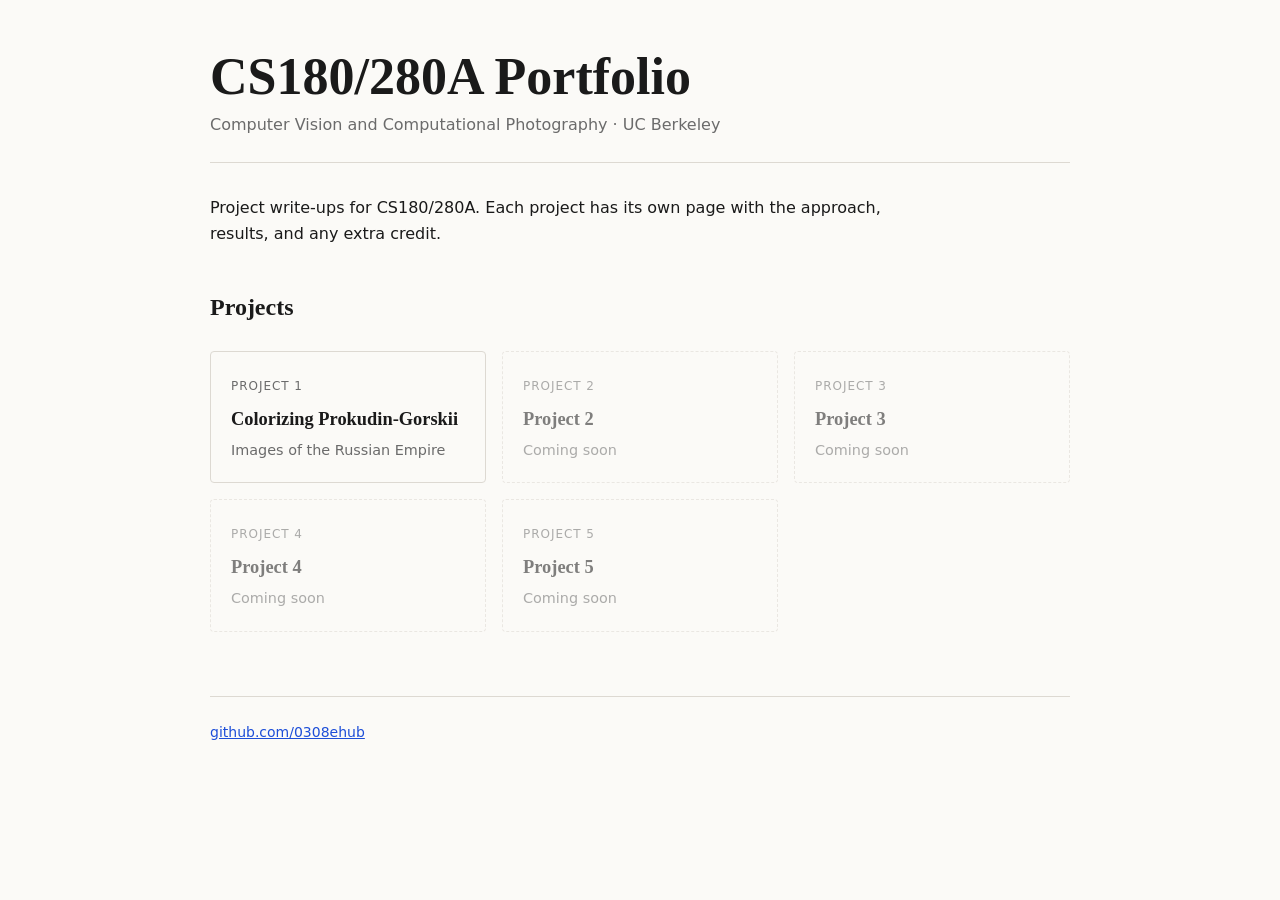
==== index.html @ 778a9cd8 "feat: add CS180/280A portfolio site Landing page with project grid, shared stylesheet, and a Project" ====
<!DOCTYPE html>
<html lang="en">
<head>
  <meta charset="utf-8">
  <meta name="viewport" content="width=device-width, initial-scale=1">
  <title>CS180 Portfolio — 0308ehub</title>
  <link rel="stylesheet" href="style.css">
</head>
<body>
  <header>
    <h1>CS180/280A Portfolio</h1>
    <p class="sub">Computer Vision and Computational Photography · UC Berkeley</p>
  </header>

  <main>
    <p>Project write-ups for CS180/280A. Each project has its own page with the approach, results, and any extra credit.</p>

    <h2>Projects</h2>
    <div class="grid">
      <a class="card" href="./1/index.html">
        <span class="num">Project 1</span>
        <h3>Colorizing Prokudin-Gorskii</h3>
        <p>Images of the Russian Empire</p>
      </a>

      <div class="card soon">
        <span class="num">Project 2</span>
        <h3>Project 2</h3>
        <p>Coming soon</p>
      </div>

      <div class="card soon">
        <span class="num">Project 3</span>
        <h3>Project 3</h3>
        <p>Coming soon</p>
      </div>

      <div class="card soon">
        <span class="num">Project 4</span>
        <h3>Project 4</h3>
        <p>Coming soon</p>
      </div>

      <div class="card soon">
        <span class="num">Project 5</span>
        <h3>Project 5</h3>
        <p>Coming soon</p>
      </div>
    </div>
  </main>

  <footer>
    <a href="https://github.com/0308ehub">github.com/0308ehub</a>
  </footer>
</body>
</html>
---- style.css ----
:root {
  --paper: #fbfaf7;
  --ink: #1a1a1a;
  --muted: #6b6b6b;
  --line: #ddd9d2;
  --accent: #1d4ed8;
  --serif: Georgia, "Iowan Old Style", "Times New Roman", serif;
  --sans: -apple-system, "Helvetica Neue", system-ui, sans-serif;
  --wrap: 900px;
}

* { box-sizing: border-box; }

body {
  margin: 0 auto;
  padding: 3rem 1.25rem 4rem;
  max-width: var(--wrap);
  background: var(--paper);
  color: var(--ink);
  font-family: var(--sans);
  font-size: 1rem;
  line-height: 1.65;
}

h1 {
  font-family: var(--serif);
  font-size: clamp(2rem, 1.2rem + 3.5vw, 3.25rem);
  line-height: 1.1;
  margin: 0 0 .4rem;
}

h2 {
  font-family: var(--serif);
  font-size: 1.5rem;
  margin: 2.5rem 0 .5rem;
}

p { max-width: 68ch; }

.sub { color: var(--muted); margin: 0; }

header {
  border-bottom: 1px solid var(--line);
  padding-bottom: 1.5rem;
  margin-bottom: 2rem;
}

a { color: var(--accent); }
a:focus-visible { outline: 2px solid var(--accent); outline-offset: 3px; }

.back {
  display: inline-block;
  margin-bottom: 1.5rem;
  text-decoration: none;
}
.back:hover { text-decoration: underline; }

.grid {
  display: grid;
  grid-template-columns: repeat(auto-fill, minmax(240px, 1fr));
  gap: 1rem;
  margin-top: 1.5rem;
}

.card {
  display: block;
  padding: 1.25rem;
  border: 1px solid var(--line);
  border-radius: 4px;
  text-decoration: none;
  color: inherit;
  transition: border-color .2s ease, transform .2s ease;
}

a.card:hover {
  border-color: var(--accent);
  transform: translateY(-2px);
}

.card .num {
  font-size: .75rem;
  letter-spacing: .08em;
  text-transform: uppercase;
  color: var(--muted);
}

.card h3 {
  font-family: var(--serif);
  margin: .3rem 0;
  font-size: 1.15rem;
}

.card p { font-size: .9rem; color: var(--muted); margin: 0; }

.card.soon {
  opacity: .55;
  border-style: dashed;
}

figure { margin: 1.5rem 0; }
img { max-width: 100%; height: auto; display: block; }
figcaption { font-size: .875rem; color: var(--muted); margin-top: .5rem; }

footer {
  margin-top: 4rem;
  padding-top: 1.5rem;
  border-top: 1px solid var(--line);
  font-size: .875rem;
  color: var(--muted);
}

@media (prefers-reduced-motion: reduce) {
  * { transition: none !important; }
}

@media (prefers-color-scheme: dark) {
  :root {
    --paper: #16161a;
    --ink: #eceae6;
    --muted: #9a9a9a;
    --line: #34343a;
    --accent: #7aa2f7;
  }
}
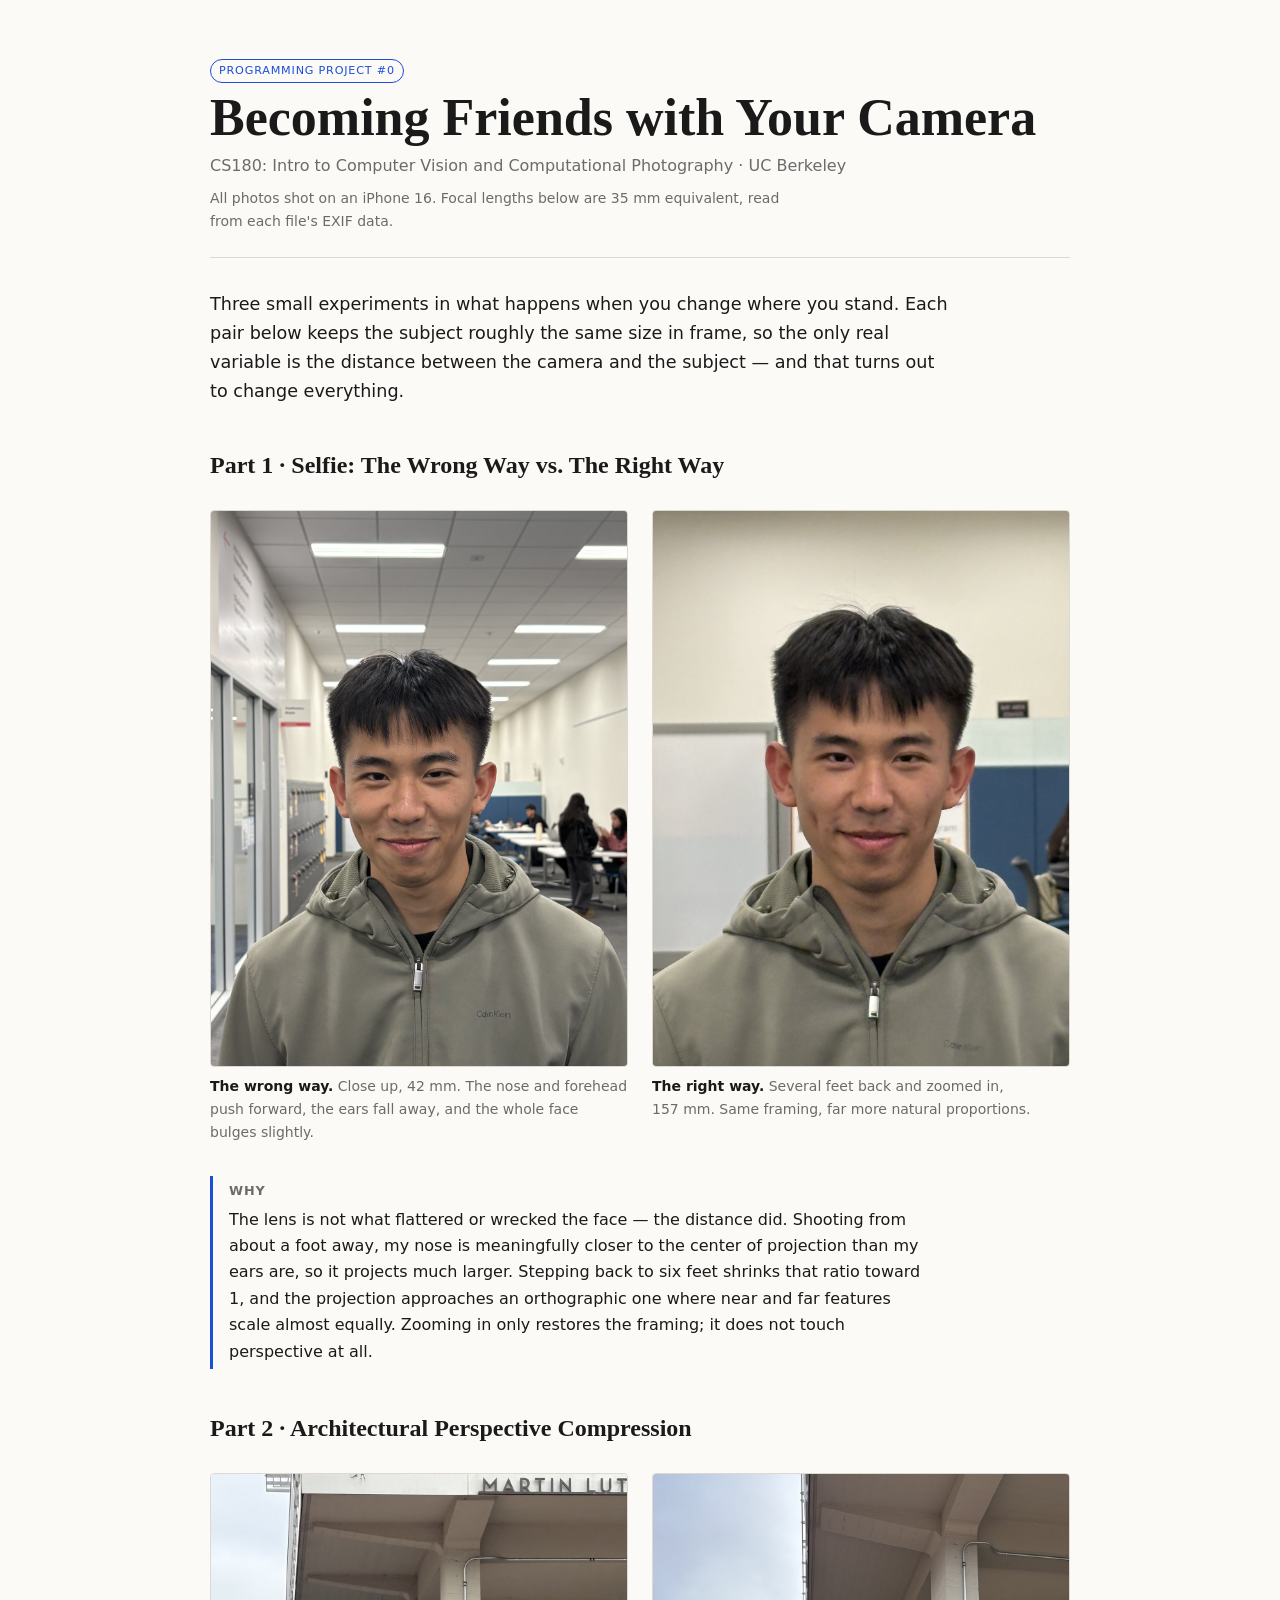
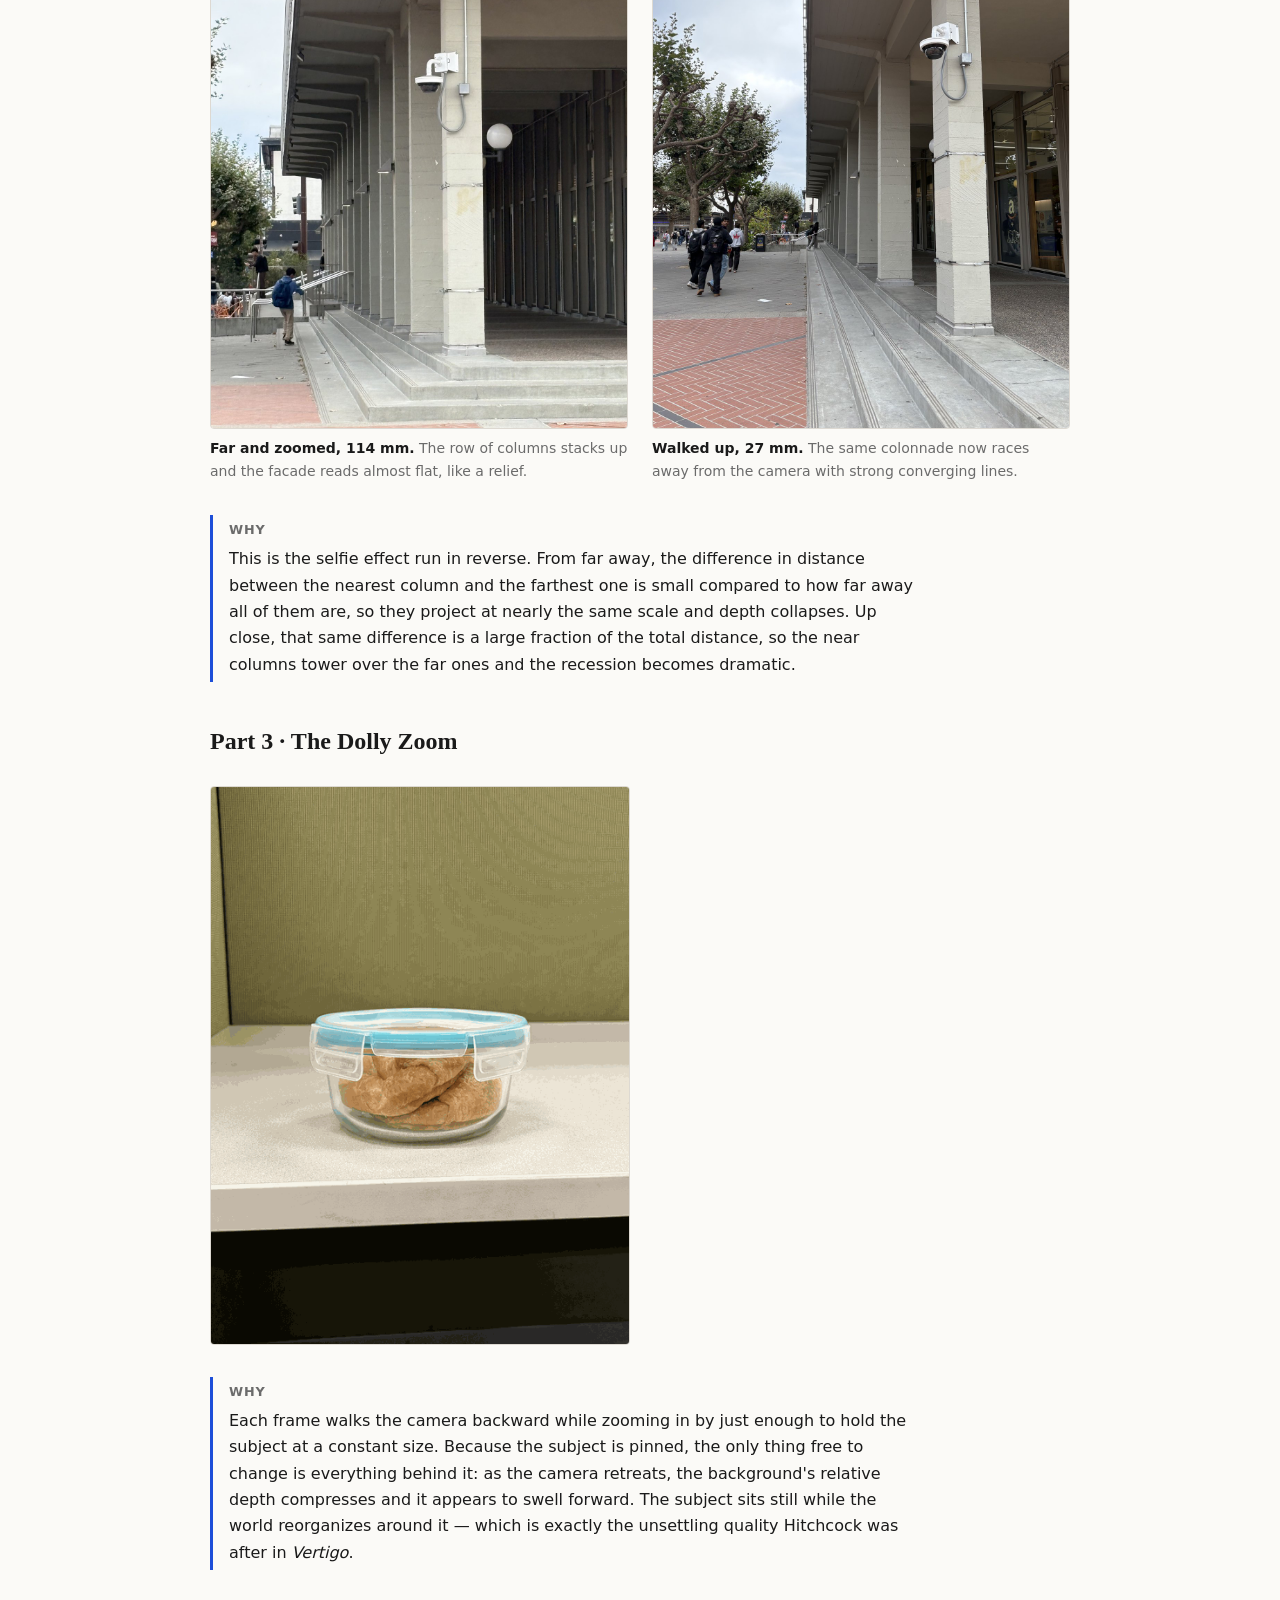
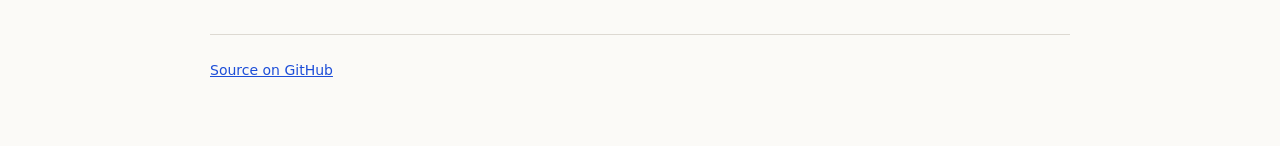
==== commit 5437f844: "feat: replace landing page with Project 0 write-up Adds the proj0 deliverable: selfie perspective pa" ====
--- a/index.html
+++ b/index.html
@@ -3,54 +3,65 @@
 <head>
   <meta charset="utf-8">
   <meta name="viewport" content="width=device-width, initial-scale=1">
-  <title>CS180 Portfolio — 0308ehub</title>
+  <title>Project 0: Becoming Friends with Your Camera — CS180</title>
+  <meta name="description" content="CS180 Project 0 — perspective, focal length, and the center of projection.">
   <link rel="stylesheet" href="style.css">
 </head>
 <body>
   <header>
-    <h1>CS180/280A Portfolio</h1>
-    <p class="sub">Computer Vision and Computational Photography · UC Berkeley</p>
+    <p class="tag">Programming Project #0</p>
+    <h1>Becoming Friends with Your Camera</h1>
+    <p class="sub">CS180: Intro to Computer Vision and Computational Photography · UC Berkeley</p>
+    <p class="meta">All photos shot on an iPhone 16. Focal lengths below are 35&nbsp;mm equivalent, read from each file's EXIF data.</p>
   </header>
 
   <main>
-    <p>Project write-ups for CS180/280A. Each project has its own page with the approach, results, and any extra credit.</p>
+    <p class="lede">Three small experiments in what happens when you change where you stand. Each pair below keeps the subject roughly the same size in frame, so the only real variable is the distance between the camera and the subject — and that turns out to change everything.</p>
 
-    <h2>Projects</h2>
-    <div class="grid">
-      <a class="card" href="./1/index.html">
-        <span class="num">Project 1</span>
-        <h3>Colorizing Prokudin-Gorskii</h3>
-        <p>Images of the Russian Empire</p>
-      </a>
+    <h2>Part 1 · Selfie: The Wrong Way vs. The Right Way</h2>
+    <div class="pair">
+      <figure>
+        <img src="./media/selfie-close.jpg" alt="Portrait taken from close range at 42mm equivalent, showing wide-angle facial distortion" width="1200" height="1600" loading="eager">
+        <figcaption><b>The wrong way.</b> Close up, 42&nbsp;mm. The nose and forehead push forward, the ears fall away, and the whole face bulges slightly.</figcaption>
+      </figure>
+      <figure>
+        <img src="./media/selfie-far.jpg" alt="Portrait taken from several feet back at 157mm equivalent, with natural facial proportions" width="1200" height="1600" loading="lazy">
+        <figcaption><b>The right way.</b> Several feet back and zoomed in, 157&nbsp;mm. Same framing, far more natural proportions.</figcaption>
+      </figure>
+    </div>
+    <div class="why">
+      <h3>Why</h3>
+      <p>The lens is not what flattered or wrecked the face — the distance did. Shooting from about a foot away, my nose is meaningfully closer to the center of projection than my ears are, so it projects much larger. Stepping back to six feet shrinks that ratio toward 1, and the projection approaches an orthographic one where near and far features scale almost equally. Zooming in only restores the framing; it does not touch perspective at all.</p>
+    </div>
 
-      <div class="card soon">
-        <span class="num">Project 2</span>
-        <h3>Project 2</h3>
-        <p>Coming soon</p>
-      </div>
+    <h2>Part 2 · Architectural Perspective Compression</h2>
+    <div class="pair">
+      <figure>
+        <img src="./media/building-zoom.jpg" alt="Colonnade photographed from far away at 114mm equivalent, appearing flattened" width="1200" height="1600" loading="lazy">
+        <figcaption><b>Far and zoomed, 114&nbsp;mm.</b> The row of columns stacks up and the facade reads almost flat, like a relief.</figcaption>
+      </figure>
+      <figure>
+        <img src="./media/building-near.jpg" alt="Same colonnade photographed up close at 27mm equivalent, with strong depth and converging lines" width="1200" height="1600" loading="lazy">
+        <figcaption><b>Walked up, 27&nbsp;mm.</b> The same colonnade now races away from the camera with strong converging lines.</figcaption>
+      </figure>
+    </div>
+    <div class="why">
+      <h3>Why</h3>
+      <p>This is the selfie effect run in reverse. From far away, the difference in distance between the nearest column and the farthest one is small compared to how far away all of them are, so they project at nearly the same scale and depth collapses. Up close, that same difference is a large fraction of the total distance, so the near columns tower over the far ones and the recession becomes dramatic.</p>
+    </div>
 
-      <div class="card soon">
-        <span class="num">Project 3</span>
-        <h3>Project 3</h3>
-        <p>Coming soon</p>
-      </div>
-
-      <div class="card soon">
-        <span class="num">Project 4</span>
-        <h3>Project 4</h3>
-        <p>Coming soon</p>
-      </div>
-
-      <div class="card soon">
-        <span class="num">Project 5</span>
-        <h3>Project 5</h3>
-        <p>Coming soon</p>
-      </div>
+    <h2>Part 3 · The Dolly Zoom</h2>
+    <div class="gif-wrap">
+      <img src="./media/dolly-zoom.gif" alt="Animated dolly zoom: the subject stays the same size while the background expands behind it" width="480" height="640" loading="lazy">
+    </div>
+    <div class="why">
+      <h3>Why</h3>
+      <p>Each frame walks the camera backward while zooming in by just enough to hold the subject at a constant size. Because the subject is pinned, the only thing free to change is everything behind it: as the camera retreats, the background's relative depth compresses and it appears to swell forward. The subject sits still while the world reorganizes around it — which is exactly the unsettling quality Hitchcock was after in <i>Vertigo</i>.</p>
     </div>
   </main>
 
   <footer>
-    <a href="https://github.com/0308ehub">github.com/0308ehub</a>
+    <a href="https://github.com/0308ehub/0308ehub.github.io">Source on GitHub</a>
   </footer>
 </body>
 </html>
--- a/style.css
+++ b/style.css
@@ -122,3 +122,61 @@
     --accent: #7aa2f7;
   }
 }
+
+/* --- project 0 additions --- */
+.meta {
+  font-size: .875rem;
+  color: var(--muted);
+  margin: .5rem 0 0;
+}
+
+.lede {
+  font-size: 1.1rem;
+  max-width: 66ch;
+}
+
+.pair {
+  display: grid;
+  grid-template-columns: repeat(auto-fit, minmax(280px, 1fr));
+  gap: 1.5rem;
+  margin: 1.5rem 0 2rem;
+}
+
+.pair figure { margin: 0; }
+
+.pair img {
+  border: 1px solid var(--line);
+  border-radius: 4px;
+}
+
+figcaption b { color: var(--ink); }
+
+.tag {
+  display: inline-block;
+  font-size: .7rem;
+  letter-spacing: .07em;
+  text-transform: uppercase;
+  color: var(--accent);
+  border: 1px solid currentColor;
+  border-radius: 999px;
+  padding: .1rem .5rem;
+  margin-bottom: .4rem;
+}
+
+.gif-wrap { max-width: 420px; margin: 1.5rem 0 2rem; }
+.gif-wrap img { border: 1px solid var(--line); border-radius: 4px; }
+
+.why {
+  border-left: 3px solid var(--accent);
+  padding: .25rem 0 .25rem 1rem;
+  margin: 1.25rem 0;
+}
+.why h3 {
+  font-family: var(--sans);
+  font-size: .8rem;
+  letter-spacing: .07em;
+  text-transform: uppercase;
+  color: var(--muted);
+  margin: 0 0 .35rem;
+}
+.why p { margin: 0; }
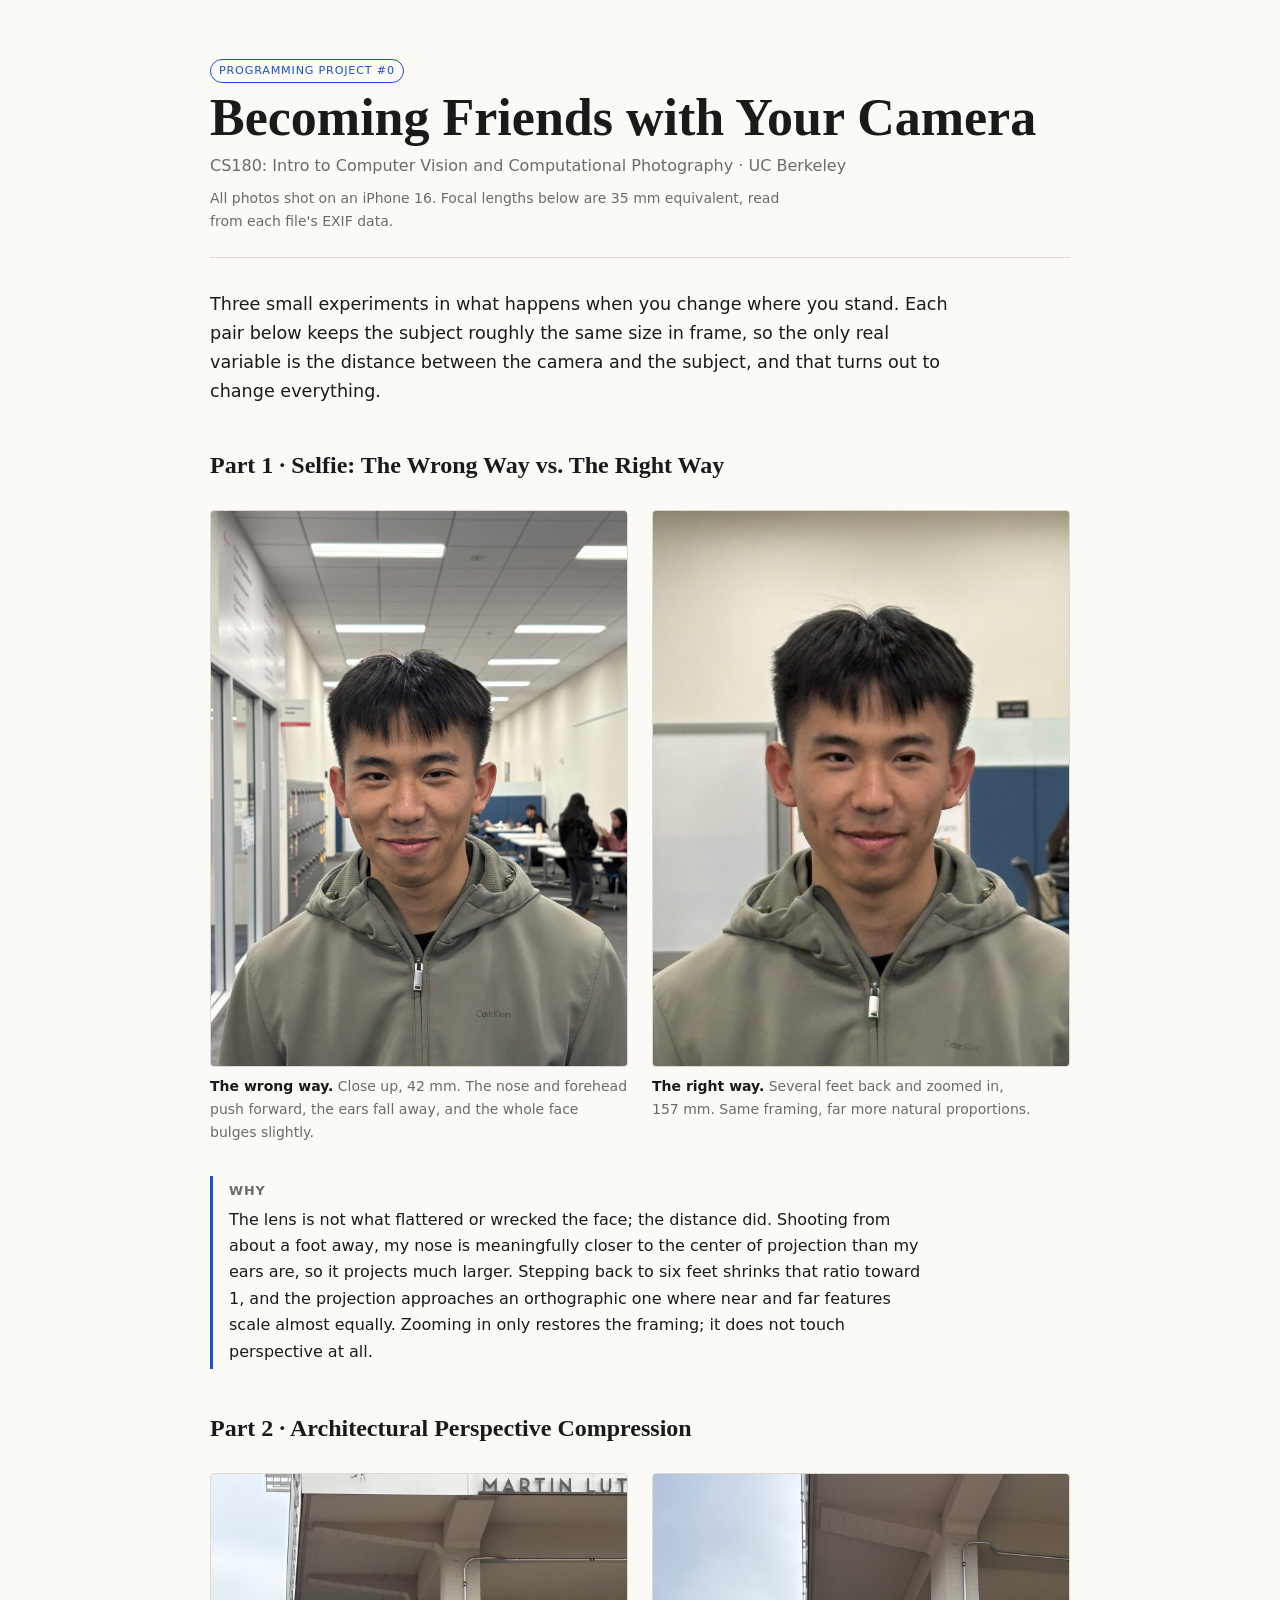
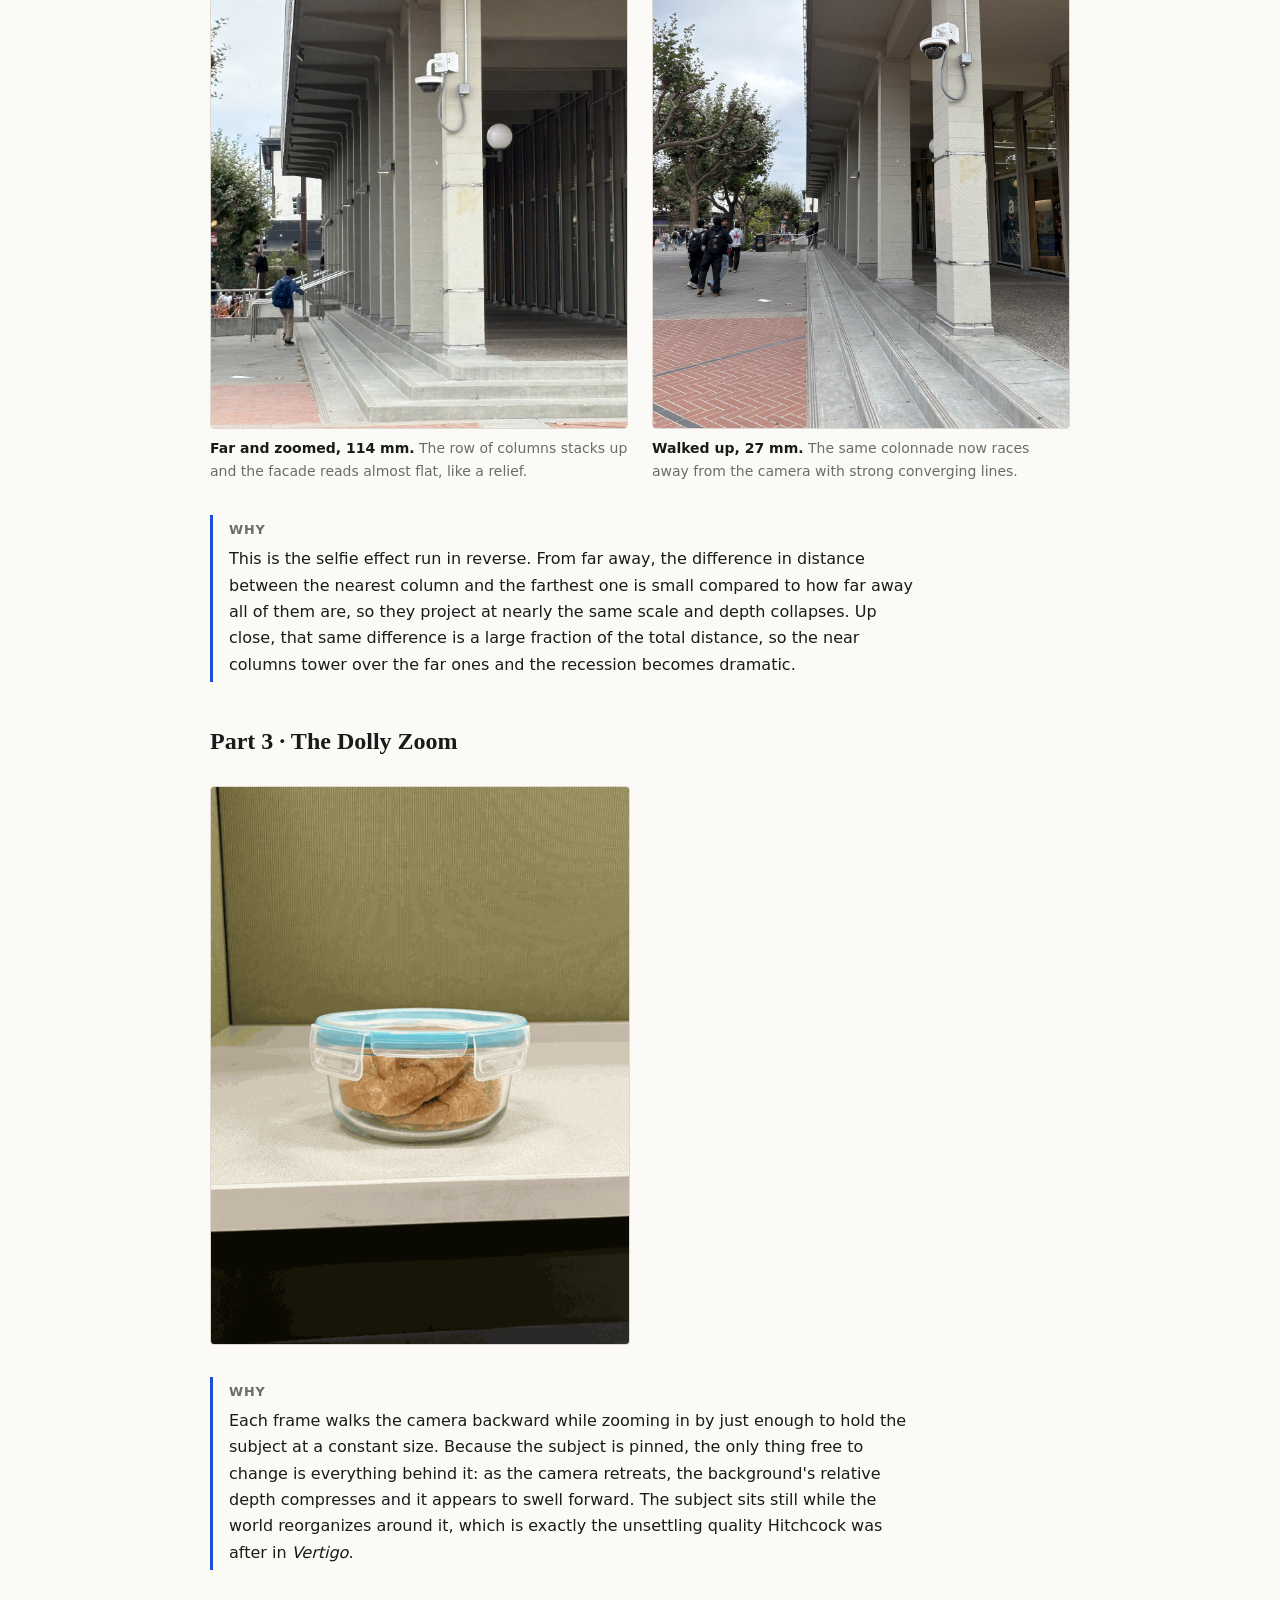
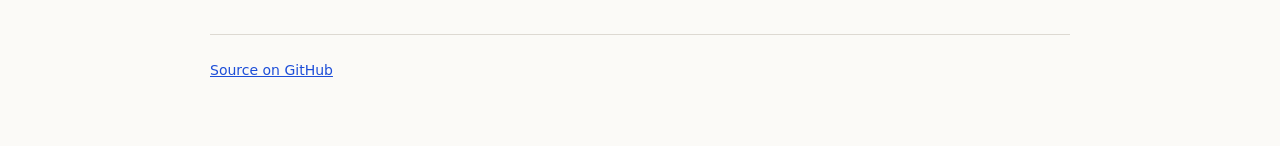
==== commit 7bc5b0a7: "style: remove em dashes from project 0 copy" ====
--- a/index.html
+++ b/index.html
@@ -3,8 +3,8 @@
 <head>
   <meta charset="utf-8">
   <meta name="viewport" content="width=device-width, initial-scale=1">
-  <title>Project 0: Becoming Friends with Your Camera — CS180</title>
-  <meta name="description" content="CS180 Project 0 — perspective, focal length, and the center of projection.">
+  <title>Project 0: Becoming Friends with Your Camera · CS180</title>
+  <meta name="description" content="CS180 Project 0: perspective, focal length, and the center of projection.">
   <link rel="stylesheet" href="style.css">
 </head>
 <body>
@@ -16,7 +16,7 @@
   </header>
 
   <main>
-    <p class="lede">Three small experiments in what happens when you change where you stand. Each pair below keeps the subject roughly the same size in frame, so the only real variable is the distance between the camera and the subject — and that turns out to change everything.</p>
+    <p class="lede">Three small experiments in what happens when you change where you stand. Each pair below keeps the subject roughly the same size in frame, so the only real variable is the distance between the camera and the subject, and that turns out to change everything.</p>
 
     <h2>Part 1 · Selfie: The Wrong Way vs. The Right Way</h2>
     <div class="pair">
@@ -31,7 +31,7 @@
     </div>
     <div class="why">
       <h3>Why</h3>
-      <p>The lens is not what flattered or wrecked the face — the distance did. Shooting from about a foot away, my nose is meaningfully closer to the center of projection than my ears are, so it projects much larger. Stepping back to six feet shrinks that ratio toward 1, and the projection approaches an orthographic one where near and far features scale almost equally. Zooming in only restores the framing; it does not touch perspective at all.</p>
+      <p>The lens is not what flattered or wrecked the face; the distance did. Shooting from about a foot away, my nose is meaningfully closer to the center of projection than my ears are, so it projects much larger. Stepping back to six feet shrinks that ratio toward 1, and the projection approaches an orthographic one where near and far features scale almost equally. Zooming in only restores the framing; it does not touch perspective at all.</p>
     </div>
 
     <h2>Part 2 · Architectural Perspective Compression</h2>
@@ -56,7 +56,7 @@
     </div>
     <div class="why">
       <h3>Why</h3>
-      <p>Each frame walks the camera backward while zooming in by just enough to hold the subject at a constant size. Because the subject is pinned, the only thing free to change is everything behind it: as the camera retreats, the background's relative depth compresses and it appears to swell forward. The subject sits still while the world reorganizes around it — which is exactly the unsettling quality Hitchcock was after in <i>Vertigo</i>.</p>
+      <p>Each frame walks the camera backward while zooming in by just enough to hold the subject at a constant size. Because the subject is pinned, the only thing free to change is everything behind it: as the camera retreats, the background's relative depth compresses and it appears to swell forward. The subject sits still while the world reorganizes around it, which is exactly the unsettling quality Hitchcock was after in <i>Vertigo</i>.</p>
     </div>
   </main>
 
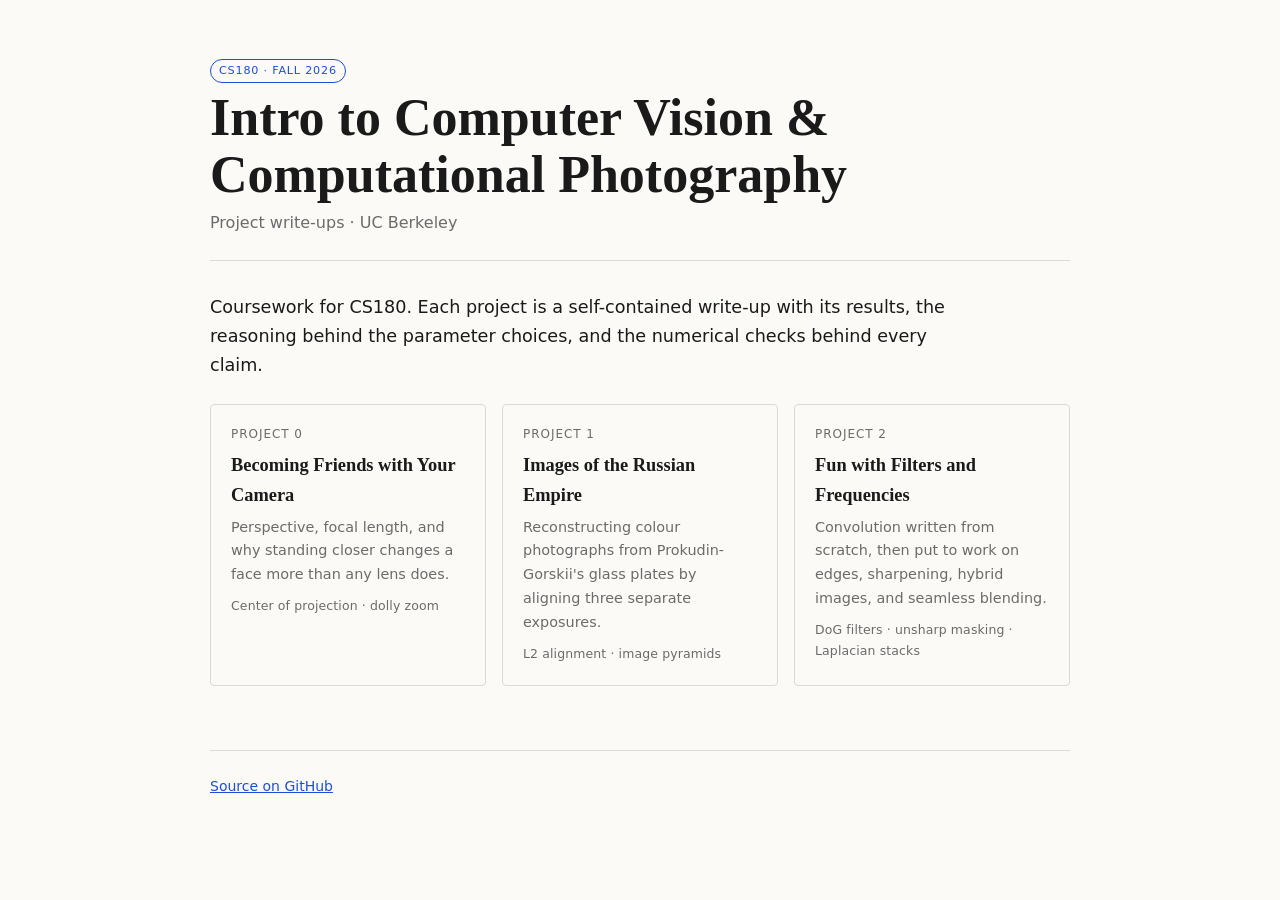
==== commit 564c46df: "feat: add project 2 write-up and a project hub page Project 2: convolution from scratch, finite diff" ====
--- a/index.html
+++ b/index.html
@@ -3,60 +3,50 @@
 <head>
   <meta charset="utf-8">
   <meta name="viewport" content="width=device-width, initial-scale=1">
-  <title>Project 0: Becoming Friends with Your Camera · CS180</title>
-  <meta name="description" content="CS180 Project 0: perspective, focal length, and the center of projection.">
+  <title>CS180 · Alan Wei</title>
+  <meta name="description" content="Project write-ups for CS180: Intro to Computer Vision and Computational Photography at UC Berkeley.">
   <link rel="stylesheet" href="style.css">
+  <style>
+    .card .num { display: block; }
+    .card .topics {
+      font-size: .78rem;
+      color: var(--muted);
+      margin-top: .6rem;
+      letter-spacing: .01em;
+    }
+  </style>
 </head>
 <body>
   <header>
-    <p class="tag">Programming Project #0</p>
-    <h1>Becoming Friends with Your Camera</h1>
-    <p class="sub">CS180: Intro to Computer Vision and Computational Photography · UC Berkeley</p>
-    <p class="meta">All photos shot on an iPhone 16. Focal lengths below are 35&nbsp;mm equivalent, read from each file's EXIF data.</p>
+    <p class="tag">CS180 · Fall 2026</p>
+    <h1>Intro to Computer Vision &amp; Computational Photography</h1>
+    <p class="sub">Project write-ups · UC Berkeley</p>
   </header>
 
   <main>
-    <p class="lede">Three small experiments in what happens when you change where you stand. Each pair below keeps the subject roughly the same size in frame, so the only real variable is the distance between the camera and the subject, and that turns out to change everything.</p>
+    <p class="lede">Coursework for CS180. Each project is a self-contained write-up with its results, the reasoning behind the parameter choices, and the numerical checks behind every claim.</p>
 
-    <h2>Part 1 · Selfie: The Wrong Way vs. The Right Way</h2>
-    <div class="pair">
-      <figure>
-        <img src="./media/selfie-close.jpg" alt="Portrait taken from close range at 42mm equivalent, showing wide-angle facial distortion" width="1200" height="1600" loading="eager">
-        <figcaption><b>The wrong way.</b> Close up, 42&nbsp;mm. The nose and forehead push forward, the ears fall away, and the whole face bulges slightly.</figcaption>
-      </figure>
-      <figure>
-        <img src="./media/selfie-far.jpg" alt="Portrait taken from several feet back at 157mm equivalent, with natural facial proportions" width="1200" height="1600" loading="lazy">
-        <figcaption><b>The right way.</b> Several feet back and zoomed in, 157&nbsp;mm. Same framing, far more natural proportions.</figcaption>
-      </figure>
-    </div>
-    <div class="why">
-      <h3>Why</h3>
-      <p>The lens is not what flattered or wrecked the face; the distance did. Shooting from about a foot away, my nose is meaningfully closer to the center of projection than my ears are, so it projects much larger. Stepping back to six feet shrinks that ratio toward 1, and the projection approaches an orthographic one where near and far features scale almost equally. Zooming in only restores the framing; it does not touch perspective at all.</p>
-    </div>
+    <div class="grid">
+      <a class="card" href="./proj0/">
+        <span class="num">Project 0</span>
+        <h3>Becoming Friends with Your Camera</h3>
+        <p>Perspective, focal length, and why standing closer changes a face more than any lens does.</p>
+        <p class="topics">Center of projection · dolly zoom</p>
+      </a>
 
-    <h2>Part 2 · Architectural Perspective Compression</h2>
-    <div class="pair">
-      <figure>
-        <img src="./media/building-zoom.jpg" alt="Colonnade photographed from far away at 114mm equivalent, appearing flattened" width="1200" height="1600" loading="lazy">
-        <figcaption><b>Far and zoomed, 114&nbsp;mm.</b> The row of columns stacks up and the facade reads almost flat, like a relief.</figcaption>
-      </figure>
-      <figure>
-        <img src="./media/building-near.jpg" alt="Same colonnade photographed up close at 27mm equivalent, with strong depth and converging lines" width="1200" height="1600" loading="lazy">
-        <figcaption><b>Walked up, 27&nbsp;mm.</b> The same colonnade now races away from the camera with strong converging lines.</figcaption>
-      </figure>
-    </div>
-    <div class="why">
-      <h3>Why</h3>
-      <p>This is the selfie effect run in reverse. From far away, the difference in distance between the nearest column and the farthest one is small compared to how far away all of them are, so they project at nearly the same scale and depth collapses. Up close, that same difference is a large fraction of the total distance, so the near columns tower over the far ones and the recession becomes dramatic.</p>
-    </div>
+      <a class="card" href="./proj1/">
+        <span class="num">Project 1</span>
+        <h3>Images of the Russian Empire</h3>
+        <p>Reconstructing colour photographs from Prokudin-Gorskii's glass plates by aligning three separate exposures.</p>
+        <p class="topics">L2 alignment · image pyramids</p>
+      </a>
 
-    <h2>Part 3 · The Dolly Zoom</h2>
-    <div class="gif-wrap">
-      <img src="./media/dolly-zoom.gif" alt="Animated dolly zoom: the subject stays the same size while the background expands behind it" width="480" height="640" loading="lazy">
-    </div>
-    <div class="why">
-      <h3>Why</h3>
-      <p>Each frame walks the camera backward while zooming in by just enough to hold the subject at a constant size. Because the subject is pinned, the only thing free to change is everything behind it: as the camera retreats, the background's relative depth compresses and it appears to swell forward. The subject sits still while the world reorganizes around it, which is exactly the unsettling quality Hitchcock was after in <i>Vertigo</i>.</p>
+      <a class="card" href="./proj2/">
+        <span class="num">Project 2</span>
+        <h3>Fun with Filters and Frequencies</h3>
+        <p>Convolution written from scratch, then put to work on edges, sharpening, hybrid images, and seamless blending.</p>
+        <p class="topics">DoG filters · unsharp masking · Laplacian stacks</p>
+      </a>
     </div>
   </main>
 
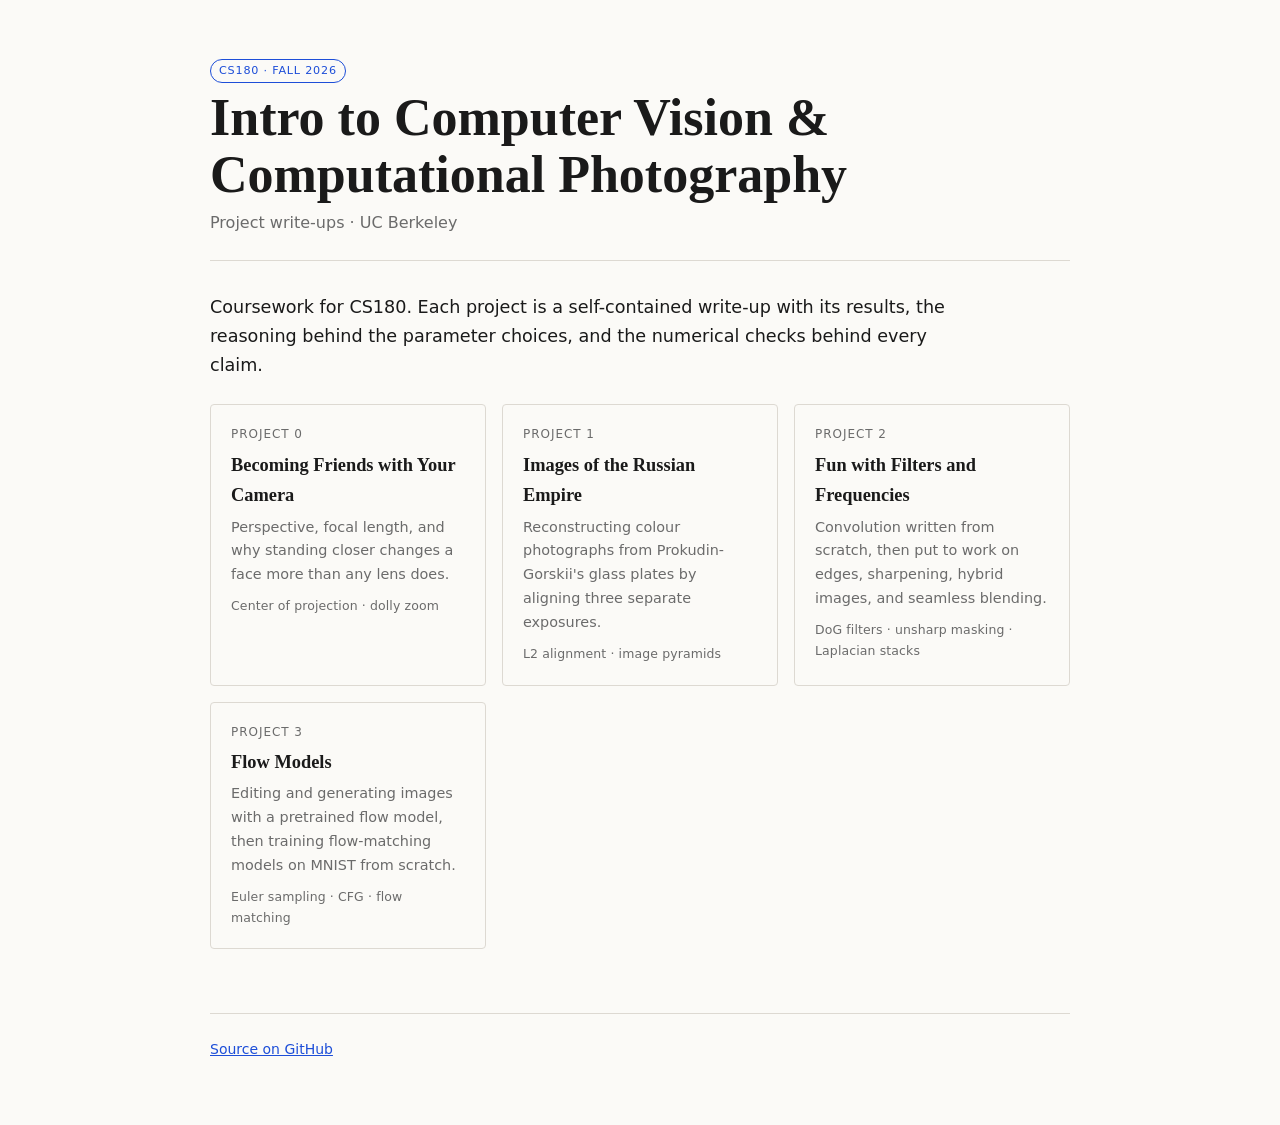
==== commit 8261306b: "feat: add project 3 flow models write-up" ====
--- a/index.html
+++ b/index.html
@@ -47,6 +47,13 @@
         <p>Convolution written from scratch, then put to work on edges, sharpening, hybrid images, and seamless blending.</p>
         <p class="topics">DoG filters · unsharp masking · Laplacian stacks</p>
       </a>
+
+      <a class="card" href="./proj3/">
+        <span class="num">Project 3</span>
+        <h3>Flow Models</h3>
+        <p>Editing and generating images with a pretrained flow model, then training flow-matching models on MNIST from scratch.</p>
+        <p class="topics">Euler sampling · CFG · flow matching</p>
+      </a>
     </div>
   </main>
 
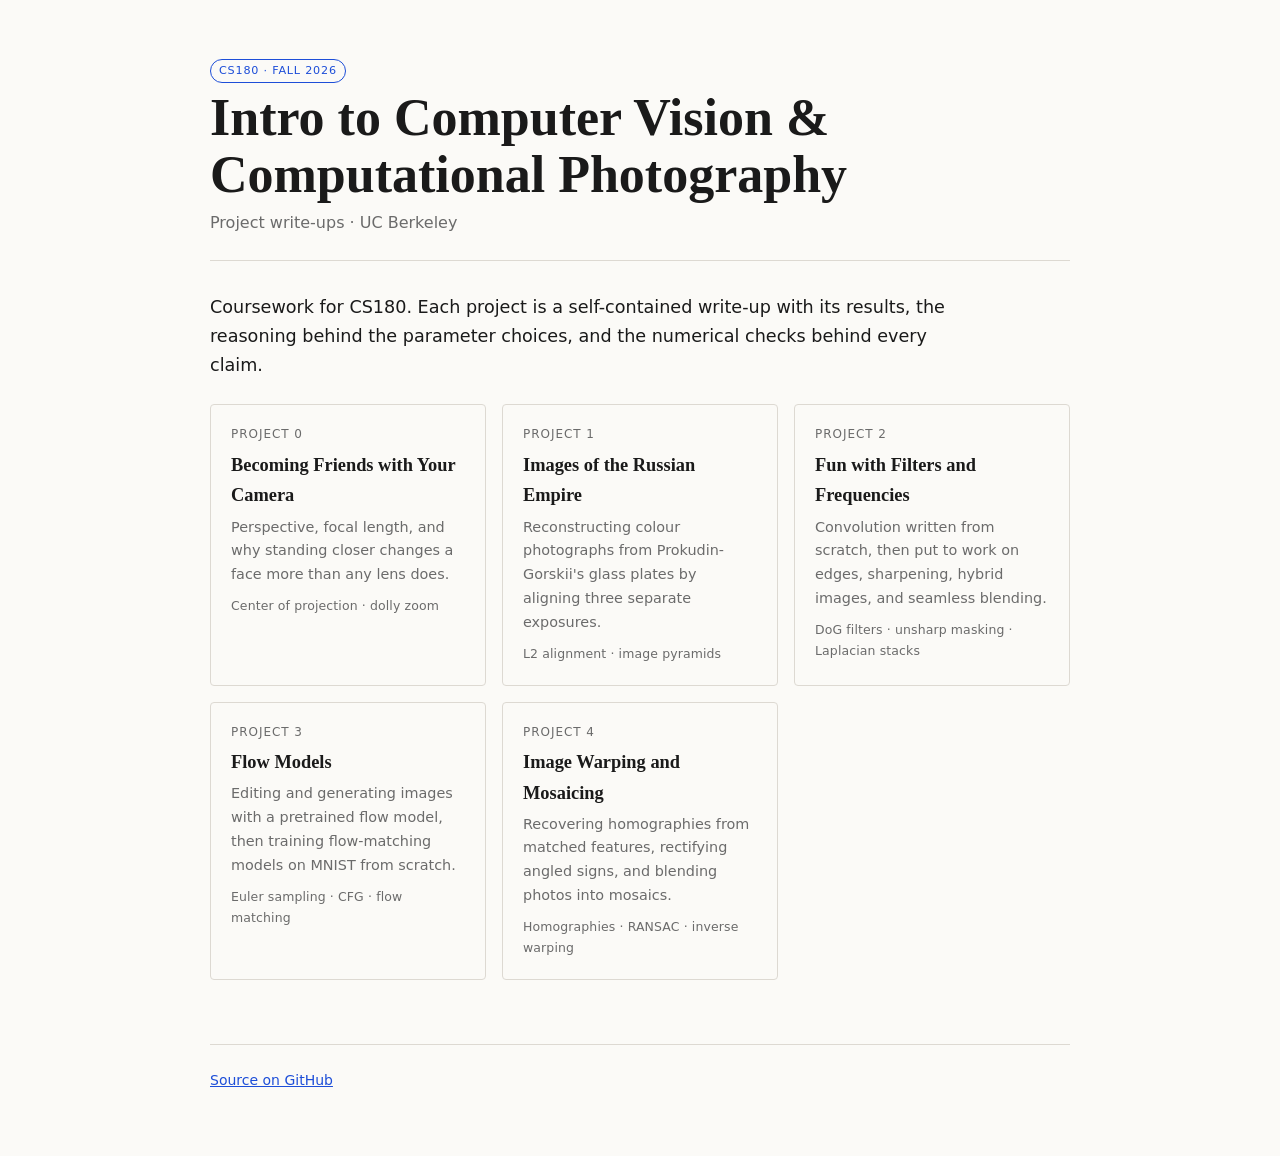
==== commit bbbd1f10: "feat: add project 4a image warping and mosaicing write-up" ====
--- a/index.html
+++ b/index.html
@@ -54,6 +54,13 @@
         <p>Editing and generating images with a pretrained flow model, then training flow-matching models on MNIST from scratch.</p>
         <p class="topics">Euler sampling · CFG · flow matching</p>
       </a>
+
+      <a class="card" href="./proj4/">
+        <span class="num">Project 4</span>
+        <h3>Image Warping and Mosaicing</h3>
+        <p>Recovering homographies from matched features, rectifying angled signs, and blending photos into mosaics.</p>
+        <p class="topics">Homographies · RANSAC · inverse warping</p>
+      </a>
     </div>
   </main>
 
